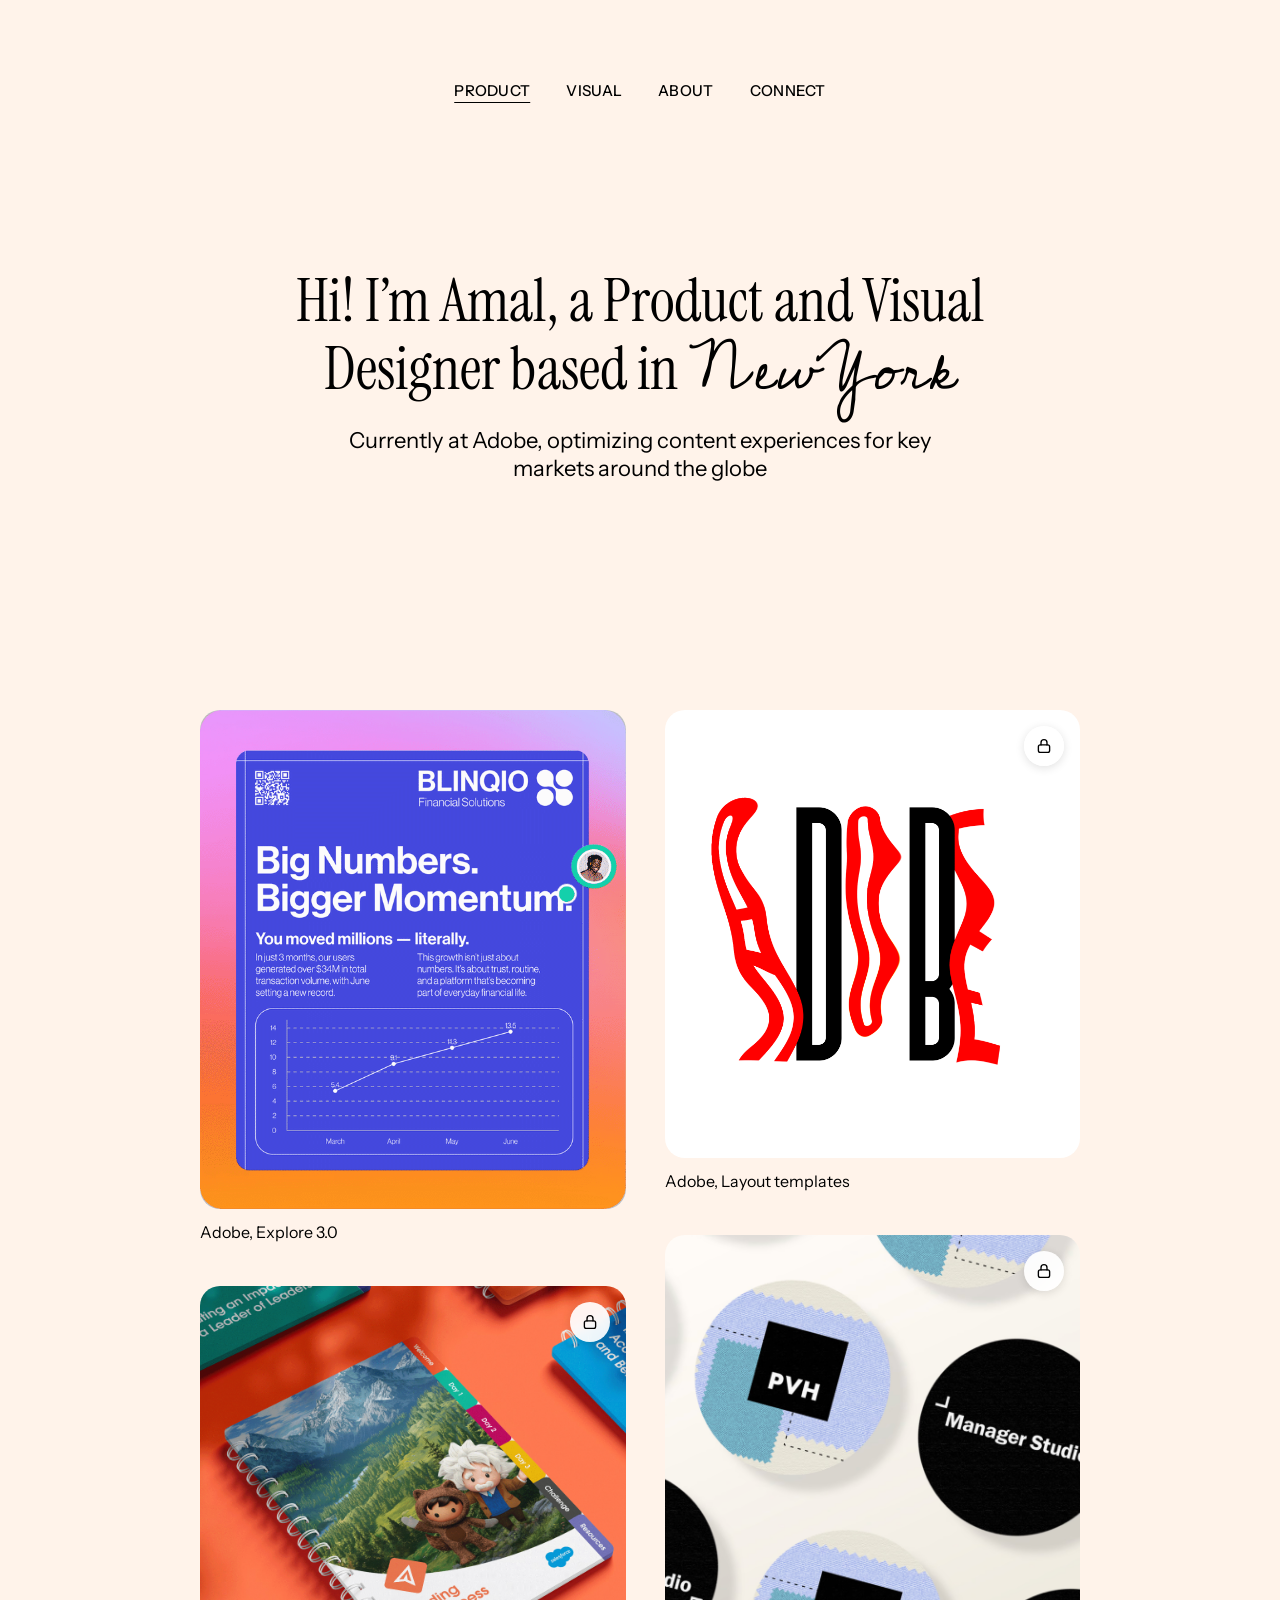
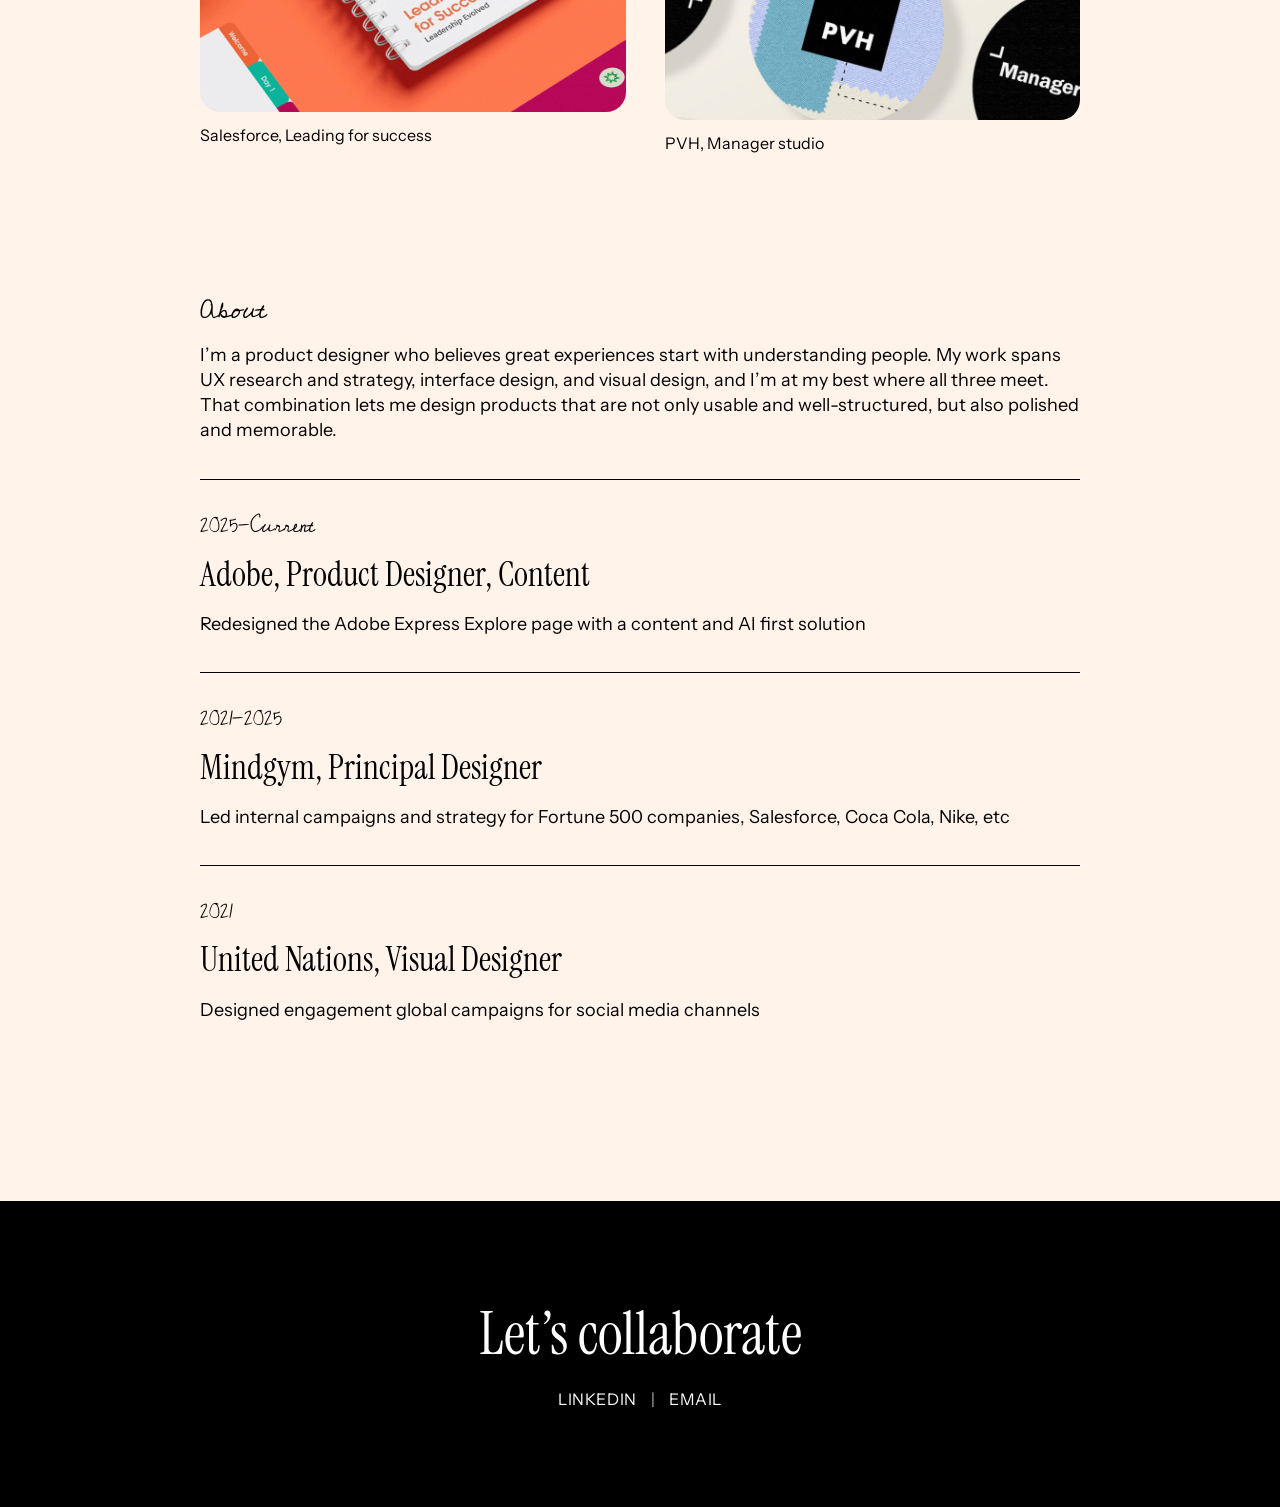
==== index.html @ 82c075d8 "Portfolio site Co-authored-by: Copilot App <223556219+Copilot@users.noreply.github.com>" ====
<!doctype html>
<html lang="en">
<head>
  <meta charset="utf-8">
  <meta name="viewport" content="width=device-width, initial-scale=1">
  <title>Amal Shaheedi — Product Designer</title>
  <meta name="description" content="Amal is a product designer based in NYC, currently at Adobe, optimizing content experiences for key markets around the globe.">
  <link rel="preconnect" href="https://fonts.googleapis.com">
  <link rel="preconnect" href="https://fonts.gstatic.com" crossorigin>
  <link href="https://fonts.googleapis.com/css2?family=Cedarville+Cursive&family=Instrument+Sans:wdth,wght@75..100,400..600&family=Instrument+Serif&display=swap" rel="stylesheet">
  <link rel="stylesheet" href="styles.css">
  <link rel="stylesheet" href="home.css?v=2">
</head>
<body class="home">
  <a class="skip" href="#work">Skip to content</a>

  <nav class="nav" aria-label="Primary">
    <ul>
      <li><a href="#top" data-section="top" class="is-active">Product</a></li>
      <li><a href="#experience" data-section="experience">Visual</a></li>
      <li><a href="#about" data-section="about">About</a></li>
      <li><a href="#contact" data-section="contact">Connect</a></li>
    </ul>
  </nav>

  <main class="page" id="top">

    <header class="hero">
      <h1 class="reveal-hero">Hi! I’m Amal, a Product and Visual Designer based in <span class="script">New York</span></h1>
      <p class="sub reveal-hero">Currently at Adobe, optimizing content experiences for key markets around the globe</p>
    </header>

    <section class="work" id="work" aria-label="Selected work">
      <div class="col col--left">
        <figure class="item" data-reveal>
          <a class="card card--express" href="explore.html" style="--ar:504/590" aria-label="Adobe, Explore 3.0">
            <img src="assets/express-prompt.gif" alt="Adobe Express prompt interface suggesting “A blue modern infographic” with suggested templates" width="640" height="749">
          </a>
          <figcaption>Adobe, Explore 3.0</figcaption>
        </figure>
        <figure class="item" data-reveal>
          <a data-locked class="card" href="#experience" style="--ar:1/1" aria-label="Salesforce, Leading for success">
            <img src="assets/card-adobe.png" alt="Spiral notebook with an illustration for Salesforce Trailhead" loading="lazy" width="1060" height="1028">
          </a>
          <figcaption>Salesforce, Leading for success</figcaption>
        </figure>
      </div>
      <div class="col col--right">
        <figure class="item" data-reveal>
          <a data-locked class="card card--adobe" href="#experience" style="--ar:492/530" aria-label="Adobe, Layout templates">
            <img src="assets/adobe-wordmark.gif" alt="Animated Adobe wordmark" width="1600" height="1200">
          </a>
          <figcaption>Adobe, Layout templates</figcaption>
        </figure>
        <figure class="item" data-reveal>
          <a data-locked class="card" href="#experience" style="--ar:505/590" aria-label="PVH, Manager studio">
            <img src="assets/card-brand.png" alt="PVH Manager Studio branded badges and stickers" loading="lazy" width="1094" height="1020">
          </a>
          <figcaption>PVH, Manager studio</figcaption>
        </figure>
      </div>
    </section>

    <section class="about" id="about" aria-labelledby="about-h">
      <div class="block" data-reveal>
        <h2 id="about-h" class="script">About</h2>
        <p class="body">I’m a product designer who believes great experiences start with understanding people. My work spans UX research and strategy, interface design, and visual design, and I’m at my best where all three meet. That combination lets me design products that are not only usable and well-structured, but also polished and memorable.</p>
      </div>

      <div id="experience" class="jobs">
        <article class="job" data-reveal>
          <p class="body date script">2025-Current</p>
          <h2>Adobe, Product Designer, Content</h2>
          <p class="body">Redesigned the Adobe Express Explore page with a content and AI first solution</p>
        </article>
        <article class="job" data-reveal>
          <p class="body date script">2021-2025</p>
          <h2>Mindgym, Principal Designer</h2>
          <p class="body">Led internal campaigns and strategy for Fortune 500 companies, Salesforce, Coca Cola, Nike, etc</p>
        </article>
        <article class="job" data-reveal>
          <p class="body date script">2021</p>
          <h2>United Nations, Visual Designer</h2>
          <p class="body">Designed engagement global campaigns for social media channels</p>
        </article>
      </div>
    </section>
  </main>

  <footer class="contact" id="contact">
    <h2 data-reveal>Let’s collaborate</h2>
    <p class="links"><a href="https://www.linkedin.com/" target="_blank" rel="noopener">LinkedIn</a> <span>|</span> <a href="mailto:amalshaheedi@gmail.com" data-copy>Email</a></p>
  </footer>

  <dialog class="pw" id="pw" aria-labelledby="pw-h">
    <form class="pw__box" method="dialog" novalidate>
      <span class="pw__icon" aria-hidden="true"><svg viewBox="0 0 24 24" width="22" height="22" fill="none" stroke="currentColor" stroke-width="1.8" stroke-linecap="round" stroke-linejoin="round"><rect x="4.5" y="10.5" width="15" height="10" rx="2.5"/><path d="M8 10.5V7.5a4 4 0 0 1 8 0v3"/></svg></span>
      <h2 id="pw-h">This case study is protected</h2>
      <p>Enter the password to view it.</p>
      <label class="pw__field"><span class="sr">Password</span><input id="pw-input" type="password" autocomplete="current-password" placeholder="Password" required></label>
      <p class="pw__err" id="pw-err" role="alert" hidden>That password isn’t right. Try again.</p>
      <div class="pw__actions">
        <button type="button" class="pw__btn pw__btn--ghost" value="cancel" id="pw-cancel">Cancel</button>
        <button type="submit" class="pw__btn" id="pw-submit">Unlock</button>
      </div>
    </form>
  </dialog>
  <script src="main.js?v=2"></script>
</body>
</html>
---- styles.css ----
:root {
  --bg: #f8f8f8;
  --ink: #000;
  --display: "Cossette Titre", "Arial Narrow", Impact, sans-serif;
  --text: "Google Sans Flex", "Google Sans", "Helvetica Neue", Arial, sans-serif;
  --u: min(0.069444vw, 1px);            /* 1 design pixel, capped at the 1440px artboard */
  --ease: cubic-bezier(.22, 1, .36, 1);
}

*, *::before, *::after { box-sizing: border-box; }
html { scroll-behavior: smooth; scroll-padding-top: 96px; }
body {
  margin: 0; background: var(--bg); color: var(--ink);
  font-family: var(--text); -webkit-font-smoothing: antialiased; overflow-x: hidden;
}
img { display: block; max-width: 100%; }
a { color: inherit; text-decoration: none; }
h1, h2, p { margin: 0; font-weight: 400; }

.skip { position: absolute; left: -999px; top: 8px; background: #000; color: #fff; padding: 8px 14px; border-radius: 99px; z-index: 100; }
.skip:focus { left: 8px; }

/* ---------- Nav ---------- */
.nav {
  position: fixed; top: 48px; left: 50%; transform: translateX(-50%); z-index: 50;
  padding: 3.7px; border-radius: 36px;
  background: rgba(248, 248, 248, .72);
  -webkit-backdrop-filter: blur(14px) saturate(1.4); backdrop-filter: blur(14px) saturate(1.4);
  box-shadow: 0 1px 0 rgba(0,0,0,.04), 0 8px 24px -12px rgba(0,0,0,.18);
  animation: drop .9s var(--ease) .1s both;
}
.nav ul { display: flex; list-style: none; margin: 0; padding: 0; }
.nav a {
  display: block; padding: 11px 15px; border-radius: 40px;
  font: 13.7px/1 var(--display); text-transform: uppercase; white-space: nowrap;
  border: .5px solid #000; margin-left: -.3px;
  transition: background .35s var(--ease), color .35s var(--ease), transform .35s var(--ease);
}
.nav a:hover { transform: translateY(-1px); }
.nav a.is-active { background: #000; color: #fff; }
.nav a:focus-visible, .pill:focus-visible, .card:focus-visible { outline: 2px solid #5b4bff; outline-offset: 3px; }

/* ---------- Page / hero ---------- */
.page { position: relative; }

.streaks {
  position: absolute; left: 50%; top: calc(530 * var(--u));
  width: calc(1844 * var(--u)); height: calc(1846 * var(--u)); transform: translateX(-50%);
  pointer-events: none; z-index: 0; mix-blend-mode: multiply;
}
.streaks img {
  width: 100%; height: 100%; object-fit: cover; will-change: transform; transform-origin: 50% 57%;
  animation: ring-in 1.6s var(--ease) .2s both, ring-spin 60s linear 1.8s infinite;
}
.fade {
  position: absolute; left: 0; right: 0; top: calc(1230 * var(--u)); height: calc(869 * var(--u)); z-index: 1; pointer-events: none;
  background: linear-gradient(180deg, rgba(255,255,255,0) 0%, rgba(255,255,255,.71) 16.4%, rgba(255,255,255,.92) 29.1%, var(--bg) 51.8%);
}

/* ---------- Aurora gradient ---------- */
.aurora {
  position: absolute; inset: 0 0 auto 0; height: max(100svh, 760px); overflow: hidden; z-index: 0; pointer-events: none;
  -webkit-mask-image: linear-gradient(180deg, #000 55%, transparent 100%); mask-image: linear-gradient(180deg, #000 55%, transparent 100%);
  animation: aurora-in 1.8s var(--ease) both;
}
.aurora i {
  position: absolute; width: 52vw; min-width: 420px; aspect-ratio: 1; border-radius: 50%;
  filter: blur(90px); opacity: .55; will-change: transform;
}
.aurora i:nth-child(1) { left: -8vw; top: -12vh; background: #ff9ecb; animation: blob-a 22s ease-in-out infinite alternate; }
.aurora i:nth-child(2) { right: -10vw; top: -16vh; background: #8f7bff; animation: blob-b 26s ease-in-out infinite alternate; }
.aurora i:nth-child(3) { left: 24vw; top: 14vh; background: #ffc27a; opacity: .5; animation: blob-c 30s ease-in-out infinite alternate; }
.aurora i:nth-child(4) { left: -14vw; top: 34vh; background: #7fd4ff; opacity: .4; animation: blob-b 28s ease-in-out infinite alternate-reverse; }
.aurora i:nth-child(5) { right: -6vw; top: 30vh; background: #ff7a8a; opacity: .35; animation: blob-a 24s ease-in-out infinite alternate-reverse; }
.aurora::after {
  content: ""; position: absolute; inset: 0; opacity: .18; mix-blend-mode: multiply;
  background-image: url("data:image/svg+xml;utf8,<svg xmlns='http://www.w3.org/2000/svg' width='160' height='160'><filter id='n'><feTurbulence type='fractalNoise' baseFrequency='.9' numOctaves='2' stitchTiles='stitch'/></filter><rect width='100%' height='100%' filter='url(%23n)'/></svg>");
}
@keyframes aurora-in { from { opacity: 0; } }
@keyframes blob-a { to { transform: translate3d(14vw, 10vh, 0) scale(1.18); } }
@keyframes blob-b { to { transform: translate3d(-12vw, 14vh, 0) scale(.9); } }
@keyframes blob-c { to { transform: translate3d(10vw, -8vh, 0) scale(1.25); } }
@media (prefers-reduced-motion: reduce) { .aurora i { animation: none; } }

.hero {
  position: relative; z-index: 2; text-align: center; margin: 0 auto;
  padding-top: calc(232 * var(--u)); width: min(887px, 100% - 40px); line-height: 1.13;
}
.hero { box-sizing: border-box; min-height: calc(100svh - 190px); padding-top: 90px; padding-bottom: 0; display: flex; flex-direction: column; justify-content: center; }
.hero h1 { font: clamp(36px, calc(76 * var(--u)), 76px)/1.13 var(--display); text-wrap: balance; }
.hero .sub { margin-top: clamp(14px, calc(25 * var(--u)), 25px); font: clamp(16px, calc(30 * var(--u)), 30px)/1.13 var(--text); text-wrap: balance; }

.reveal-hero { opacity: 0; transform: translateY(28px); filter: blur(6px); animation: rise 1.1s var(--ease) forwards; }
.hero h1 { animation-delay: .25s; }
.hero .sub { animation-delay: .45s; }

/* ---------- Work grid ---------- */
.work {
  position: relative; z-index: 2; width: min(880px, 100% - 40px); margin: 0 auto;
  display: grid; grid-template-columns: 600fr 585fr; gap: 0 24px;

}
.col { display: flex; flex-direction: column; gap: 24px; }
.col--right { padding-top: 0; }
.card {
  position: relative; display: block; aspect-ratio: var(--ar); overflow: hidden;
  border-radius: 28px; background: #fff; isolation: isolate;
  box-shadow: 0 1px 2px rgba(0,0,0,.04), 0 12px 32px -18px rgba(0,0,0,.25);
  transition: transform .7s var(--ease), box-shadow .7s var(--ease);
}
.card--express { border-radius: 24px; }

.card img { width: 100%; height: 100%; object-fit: cover; transition: transform 1.2s var(--ease); }
.card:hover { transform: translateY(-6px); box-shadow: 0 2px 4px rgba(0,0,0,.05), 0 28px 50px -22px rgba(0,0,0,.35); }
.card:hover img { transform: scale(1.035); }

/* ---------- About ---------- */
.about {
  position: relative; z-index: 2; width: min(1176px, 100% - 40px); margin: calc(138 * var(--u)) auto 0;
  display: flex; flex-direction: column; gap: calc(80 * var(--u)); line-height: 1.15; max-width: 880px;
}
.about h2, .job h2 { font: clamp(28px, calc(44 * var(--u)), 44px)/1.15 var(--display); }
.body { font: clamp(16px, calc(20 * var(--u)), 20px)/1.55 var(--text); }
.block, .job { display: flex; flex-direction: column; gap: clamp(10px, calc(20 * var(--u)), 20px); }
.jobs { display: flex; flex-direction: column; gap: calc(80 * var(--u)); }
.job { position: relative; }
.job::before {
  content: ""; position: absolute; left: 0; top: calc(-50 * var(--u)); height: 1px; width: 100%;
  background: rgba(0,0,0,.14); transform: scaleX(0); transform-origin: left; transition: transform 1.4s var(--ease) .1s;
}
.job.is-visible::before { transform: scaleX(1); }
.date { opacity: .7; }

/* ---------- Contact ---------- */
.contact {
  position: relative; z-index: 2; background: #000; color: #fff; text-align: center;
  margin-top: calc(380 * var(--u)); padding: calc(90 * var(--u)) 20px calc(260 * var(--u));
  display: flex; flex-direction: column; align-items: center; gap: clamp(16px, calc(25 * var(--u)), 25px);
}
.contact h2 { font: clamp(32px, calc(56 * var(--u)), 56px)/1.15 var(--display); }
.pill {
  position: relative; display: inline-flex; padding: 11px 15px; border-radius: 26px;
  font: clamp(14px, calc(20.96 * var(--u)), 20.96px)/normal var(--display); text-transform: uppercase;
  border: .66px solid currentColor; overflow: hidden; cursor: pointer;
  transition: background .4s var(--ease), color .4s var(--ease), transform .4s var(--ease);
}
.pill--light:hover { background: #fff; color: #000; transform: translateY(-2px); }
.pill__toast {
  position: absolute; inset: 0; display: grid; place-items: center; background: #fff; color: #000;
  transform: translateY(100%); transition: transform .4s var(--ease);
}
.pill.is-copied .pill__toast { transform: none; }

/* ---------- Scroll reveal ---------- */
[data-reveal] { opacity: 0; transform: translateY(40px) scale(.985); transition: opacity 1s var(--ease), transform 1s var(--ease); transition-delay: var(--d, 0s); }
[data-reveal].is-visible { opacity: 1; transform: none; }
.card[data-reveal].is-visible:hover { transform: translateY(-6px); }

/* ---------- Keyframes ---------- */
@keyframes rise { to { opacity: 1; transform: none; filter: blur(0); } }
@keyframes drop { from { opacity: 0; transform: translate(-50%, -20px); } }
@keyframes ring-in { from { opacity: 0; scale: .86; } }
@keyframes ring-spin { to { rotate: 360deg; } }

/* ---------- Responsive ---------- */
@media (max-width: 760px) {
  :root { --u: 0.16vw; }
  .nav a { padding: 9px 11px; font-size: 11px; }
  .hero { padding-top: 90px; }
  .streaks { top: 300px; width: 260vw; height: 260vw; }
  .fade { top: 520px; height: 900px; }
  .work { grid-template-columns: 1fr; padding-left: 0; margin-top: 0; gap: 20px; }
  .col { gap: 20px; }
  .card, .card--express, .card--adobe { border-radius: 24px; }
  .about { margin-top: 90px; gap: 56px; }
  .jobs { gap: 56px; }
  .job::before { top: -28px; }
  .contact { margin-top: 120px; padding: 56px 20px 160px; }
}

@media (prefers-reduced-motion: reduce) {
  html { scroll-behavior: auto; }
  *, *::before, *::after { animation: none !important; transition-duration: .01s !important; }
  .reveal-hero, [data-reveal] { opacity: 1; transform: none; filter: none; }
}
---- home.css ----
/* Home page theme: cream canvas, Instrument Serif / Instrument Sans, Cedarville Cursive accents */
.home { --bg: #fff3ea; --sans: "Instrument Sans", "Helvetica Neue", Arial, sans-serif; --serif: "Instrument Serif", Georgia, serif; --script: "Cedarville Cursive", cursive; background: var(--bg); }
.home .script { font-family: var(--script); }

/* Nav */
.home .nav { top: 68px; background: transparent; box-shadow: none; -webkit-backdrop-filter: none; backdrop-filter: none; padding: 6px 8px; transition: background .5s var(--ease), box-shadow .5s var(--ease), backdrop-filter .5s; }
.home .nav.is-scrolled { background: rgba(255,243,234,.78); -webkit-backdrop-filter: blur(14px) saturate(1.3); backdrop-filter: blur(14px) saturate(1.3); box-shadow: 0 10px 30px -16px rgba(0,0,0,.3); }
.home .nav ul { gap: 4px; }
.home .nav a { border: 0; margin: 0; padding: 9px 16px; color: #000; font: 500 15px/1 var(--sans); letter-spacing: .02em; position: relative; }
.home .nav a::after { content: ""; position: absolute; left: 16px; right: 16px; bottom: 4px; height: 1.5px; background: currentColor; transform: scaleX(0); transform-origin: left; transition: transform .45s var(--ease); }
.home .nav a:hover::after, .home .nav a.is-active::after { transform: scaleX(1); }
.home .nav a.is-active { background: transparent; color: #000; }

/* Hero */
.home .hero { width: min(880px, 100% - 40px); text-align: center; color: #000; padding-top: 100px; padding-bottom: 60px; min-height: calc(100svh - 190px); justify-content: center; align-items: center; }
.home .hero h1 { font: 400 clamp(36px, 5.2vw, 60px)/1.13 var(--serif); text-wrap: balance; }
.home .hero h1 .script { font-family: var(--script); word-spacing: -.55em; }
.home .hero .sub { margin-top: 22px; max-width: 640px; font: 400 clamp(18px, 1.9vw, 22px)/1.25 var(--sans); text-wrap: pretty; }

/* Cards + captions */
.home .work { gap: 0 clamp(16px, 3vw, 44px); align-items: start; }
.home .col { gap: 44px; }
.home .item { margin: 0; display: flex; flex-direction: column; gap: 14px; }
.home .item figcaption { font: 400 16px/1.2 var(--sans); }
.home .card { border-radius: 20px; box-shadow: none; }
.home .card--express { border-radius: 20px; }
.home .col--right { padding-top: 0; }

/* About / jobs */
.home .about { color: #000; max-width: 880px; margin-top: calc(160 * var(--u)); gap: 72px; }
.home .about h2.script { font: 400 clamp(22px, 2.2vw, 26px)/1.13 var(--script); }
.home .job h2 { font: 400 clamp(26px, 2.8vw, 34px)/1.13 var(--serif); }
.home .body { font: 400 clamp(16px, 1.5vw, 18px)/1.4 var(--sans); }
.home .date { font: 400 clamp(18px, 1.7vw, 20px)/1.13 var(--script); opacity: 1; }
.home .job::before { background: #000; opacity: 1; top: -36px; }

/* Contact */
.home .contact { background: #000; margin-top: calc(200 * var(--u)); padding: 100px 20px; }
.home .contact h2 { font: 400 clamp(40px, 5vw, 60px)/1.13 var(--serif); }
.home .links { margin-top: 0; font: 400 16px/1 var(--sans); text-transform: uppercase; letter-spacing: .04em; }
.home .links a { position: relative; padding: 4px 2px; }
.home .links a::after { content: ""; position: absolute; left: 0; right: 0; bottom: 0; height: 1px; background: currentColor; transform: scaleX(0); transform-origin: left; transition: transform .4s var(--ease); }
.home .links a:hover::after { transform: scaleX(1); }
.home .links span { margin: 0 8px; opacity: .7; }

@media (max-width: 760px) {
  .home .nav a { font-size: 12px; padding: 8px 10px; }
  .home .nav a::after { left: 10px; right: 10px; }
  .home .col { gap: 28px; }
  .home .work { gap: 28px; }
}
.home .card--adobe { background: #fff; }
.home .card--adobe img { object-fit: contain; }

/* password-protected case studies */
.card[data-locked]::after {
  content: ""; position: absolute; top: 16px; right: 16px; z-index: 2; width: 40px; height: 40px; border-radius: 50%;
  background: rgba(255,255,255,.92) url("data:image/svg+xml,%3Csvg xmlns='http://www.w3.org/2000/svg' viewBox='0 0 24 24' fill='none' stroke='%23000' stroke-width='1.8' stroke-linecap='round' stroke-linejoin='round'%3E%3Crect x='4.5' y='10.5' width='15' height='10' rx='2.5'/%3E%3Cpath d='M8 10.5V7.5a4 4 0 0 1 8 0v3'/%3E%3C/svg%3E") center / 18px no-repeat;
  box-shadow: 0 2px 10px rgba(0,0,0,.12); backdrop-filter: blur(6px);
}
.is-unlocked .card[data-locked]::after { display: none; }
.sr { position: absolute; width: 1px; height: 1px; overflow: hidden; clip: rect(0 0 0 0); white-space: nowrap; }
.pw { border: 0; padding: 0; border-radius: 24px; width: min(420px, calc(100vw - 32px)); background: #fff; color: var(--ink); box-shadow: 0 30px 80px -20px rgba(0,0,0,.35); }
.pw::backdrop { background: rgba(0,0,0,.35); backdrop-filter: blur(4px); }
.pw[open] { animation: pw-in .35s var(--ease); }
@keyframes pw-in { from { opacity: 0; transform: translateY(12px) scale(.98); } }
.pw__box { display: flex; flex-direction: column; padding: 32px; font-family: var(--text); }
.pw__icon { display: grid; place-items: center; width: 44px; height: 44px; border-radius: 50%; background: #f1f1f1; margin-bottom: 20px; }
.pw h2 { margin: 0; font-size: 22px; font-weight: 600; line-height: 1.25; }
.pw p { margin: 8px 0 0; font-size: 16px; line-height: 1.5; color: #555; }
.pw__field { margin-top: 20px; }
.pw input { width: 100%; height: 48px; padding: 0 16px; border: 1px solid #d6d6d6; border-radius: 12px; font: inherit; font-size: 16px; background: #fff; }
.pw input:focus { outline: 2px solid #5b4bff; outline-offset: 1px; border-color: transparent; }
.pw.is-error input { border-color: #d7373f; animation: pw-shake .35s; }
@keyframes pw-shake { 25% { transform: translateX(-6px); } 75% { transform: translateX(6px); } }
.pw .pw__err { color: #d7373f; font-size: 14px; margin-top: 8px; }
.pw__actions { display: flex; justify-content: flex-end; gap: 10px; margin-top: 24px; }
.pw__btn { height: 44px; padding: 0 22px; border-radius: 999px; border: 0; background: #000; color: #fff; font: inherit; font-size: 15px; font-weight: 500; cursor: pointer; }
.pw__btn--ghost { background: #f1f1f1; color: #000; }
.pw__btn:focus-visible { outline: 2px solid #5b4bff; outline-offset: 2px; }
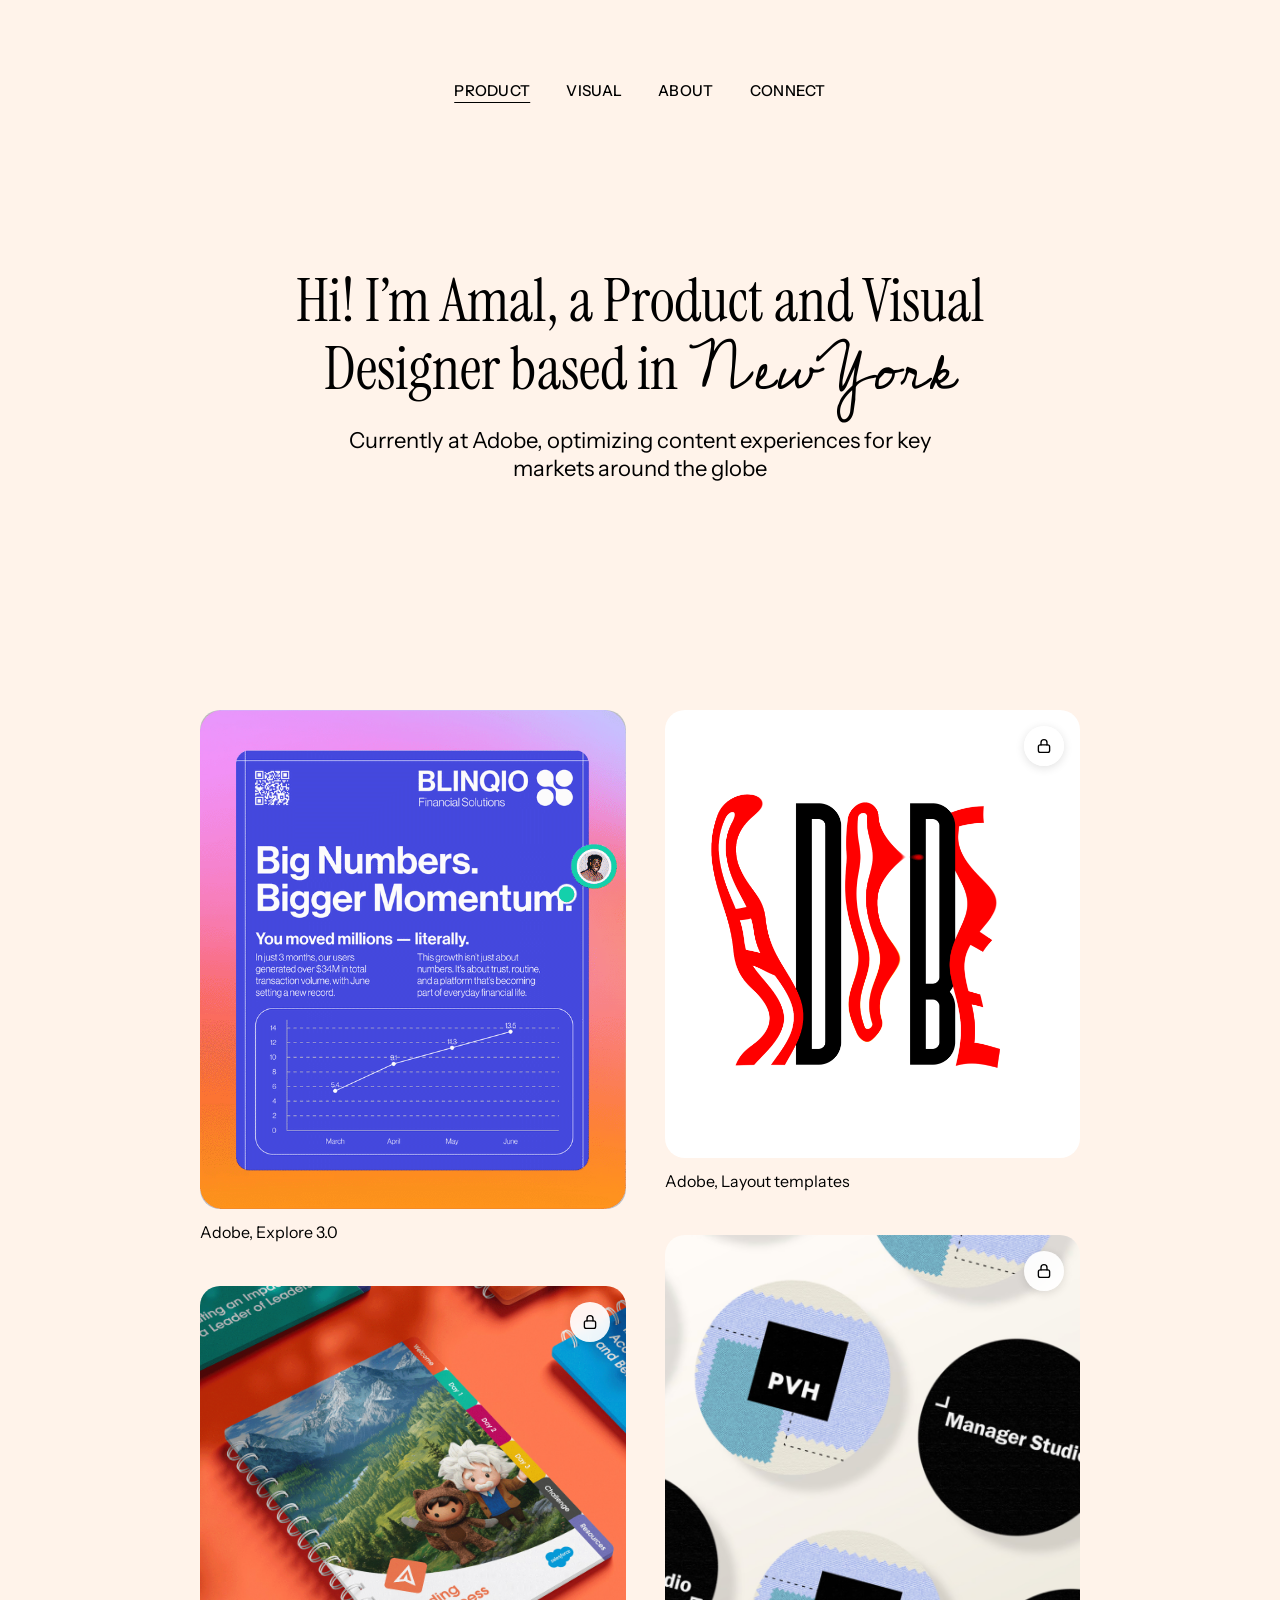
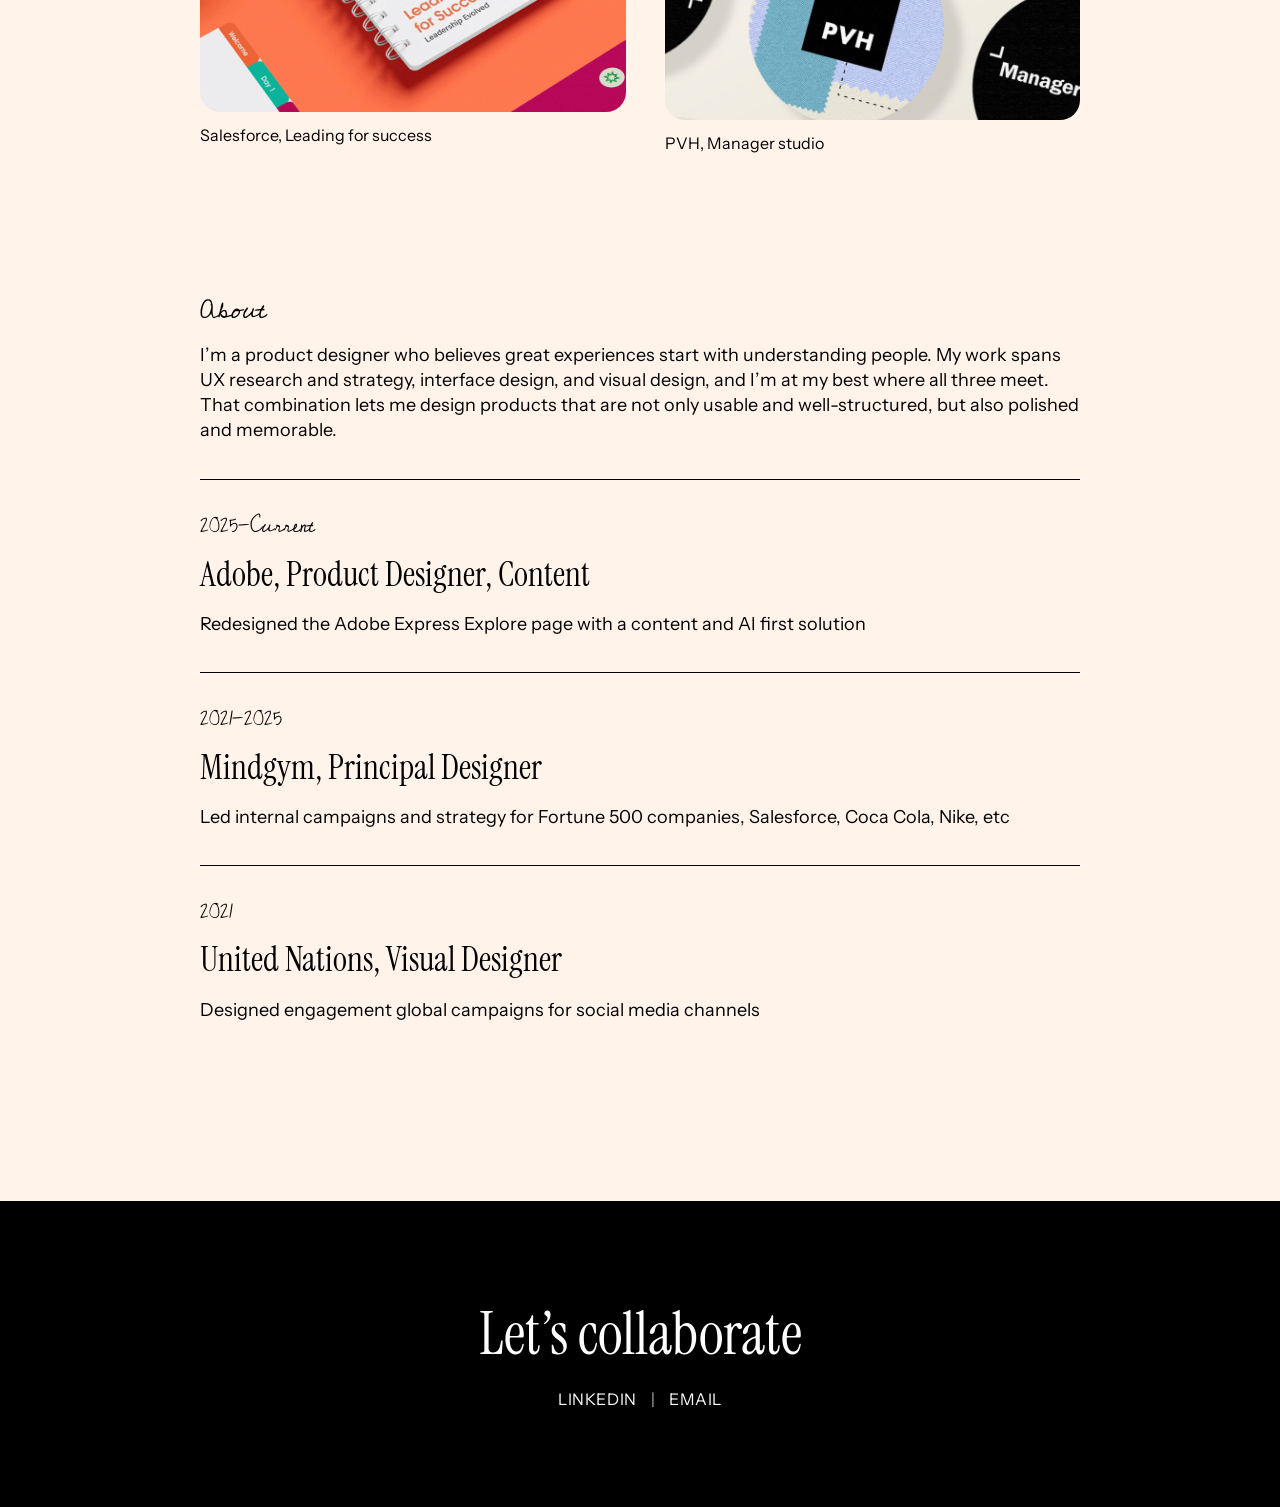
==== commit b4c1ec79: "Add Salesforce, Smart Layouts and PVH case studies Co-authored-by: Copilot App <223556219+Copilot@us" ====
--- a/index.html
+++ b/index.html
@@ -39,7 +39,7 @@
           <figcaption>Adobe, Explore 3.0</figcaption>
         </figure>
         <figure class="item" data-reveal>
-          <a data-locked class="card" href="#experience" style="--ar:1/1" aria-label="Salesforce, Leading for success">
+          <a data-locked class="card" href="salesforce.html" style="--ar:1/1" aria-label="Salesforce, Leading for success">
             <img src="assets/card-adobe.png" alt="Spiral notebook with an illustration for Salesforce Trailhead" loading="lazy" width="1060" height="1028">
           </a>
           <figcaption>Salesforce, Leading for success</figcaption>
@@ -47,13 +47,13 @@
       </div>
       <div class="col col--right">
         <figure class="item" data-reveal>
-          <a data-locked class="card card--adobe" href="#experience" style="--ar:492/530" aria-label="Adobe, Layout templates">
+          <a data-locked class="card card--adobe" href="smart-layouts.html" style="--ar:492/530" aria-label="Adobe, Layout templates">
             <img src="assets/adobe-wordmark.gif" alt="Animated Adobe wordmark" width="1600" height="1200">
           </a>
           <figcaption>Adobe, Layout templates</figcaption>
         </figure>
         <figure class="item" data-reveal>
-          <a data-locked class="card" href="#experience" style="--ar:505/590" aria-label="PVH, Manager studio">
+          <a data-locked class="card" href="pvh.html" style="--ar:505/590" aria-label="PVH, Manager studio">
             <img src="assets/card-brand.png" alt="PVH Manager Studio branded badges and stickers" loading="lazy" width="1094" height="1020">
           </a>
           <figcaption>PVH, Manager studio</figcaption>
@@ -105,6 +105,6 @@
       </div>
     </form>
   </dialog>
-  <script src="main.js?v=2"></script>
+  <script src="main.js?v=3"></script>
 </body>
 </html>
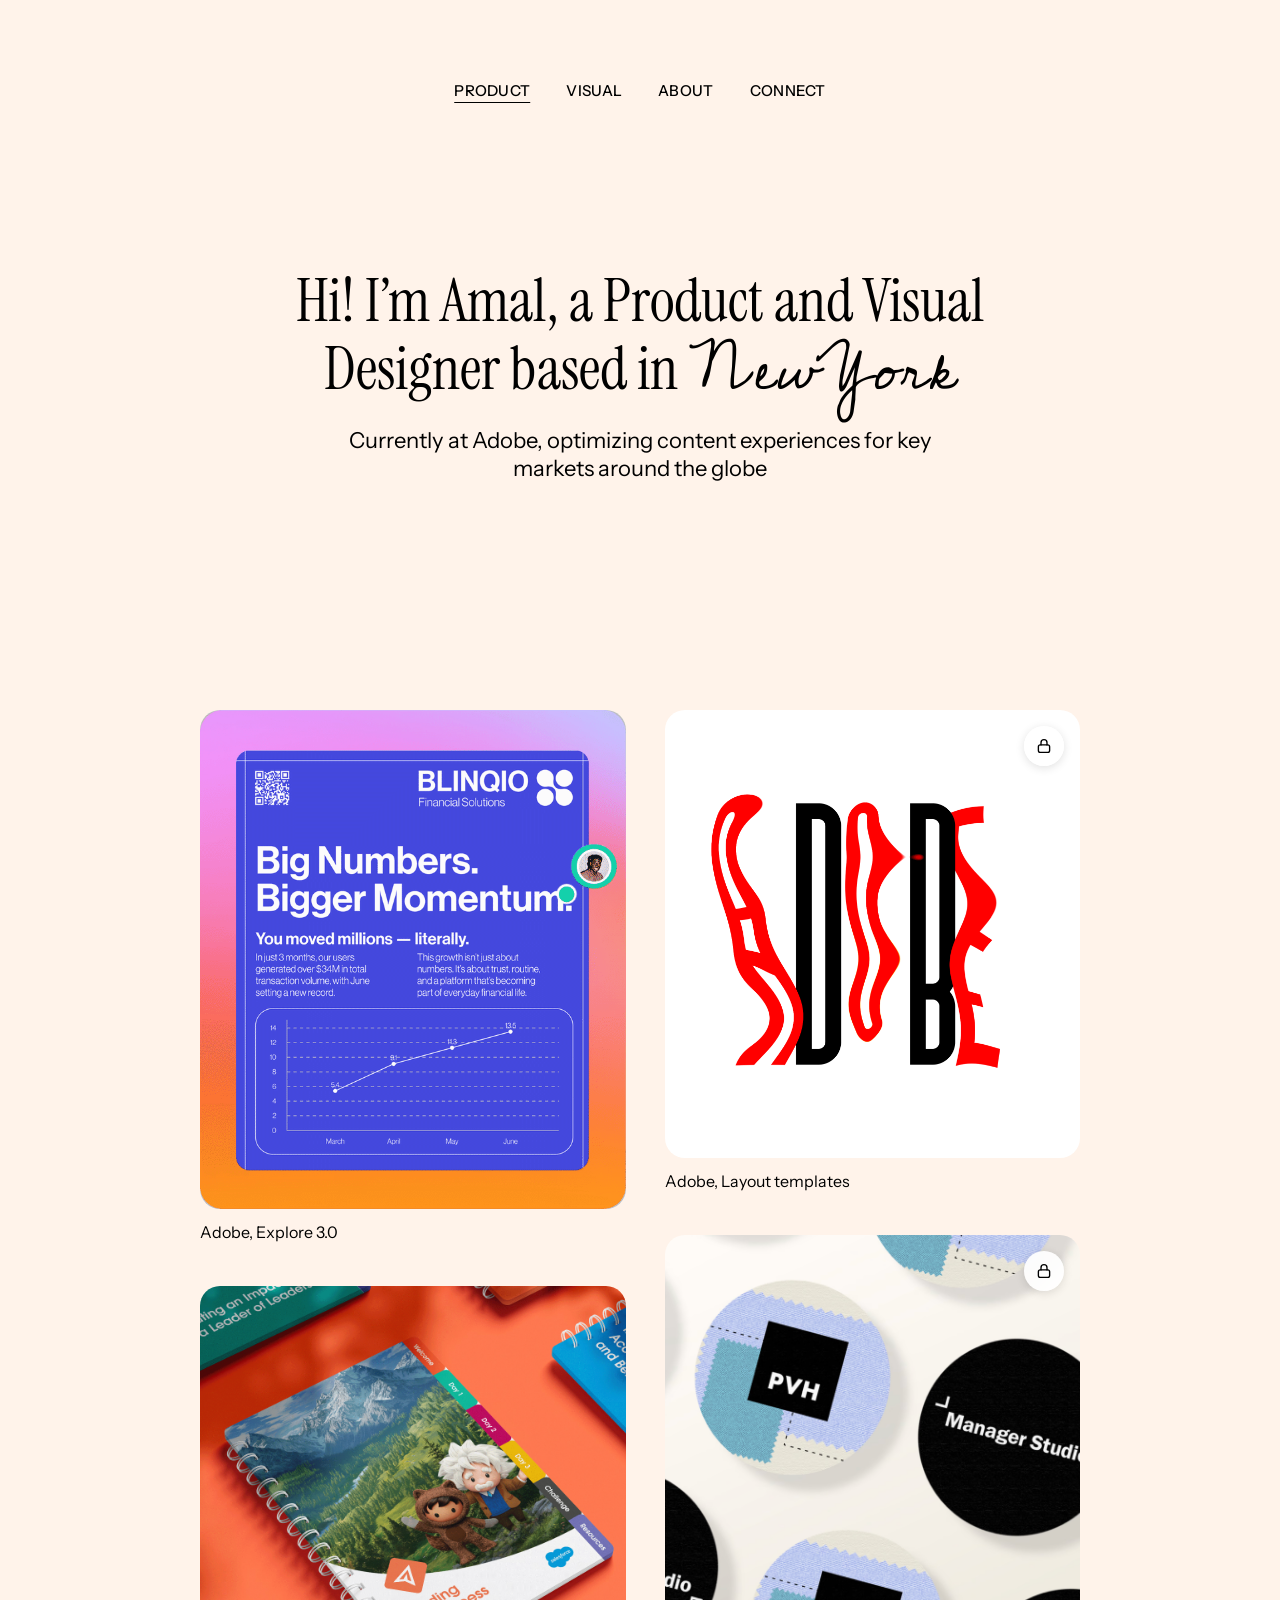
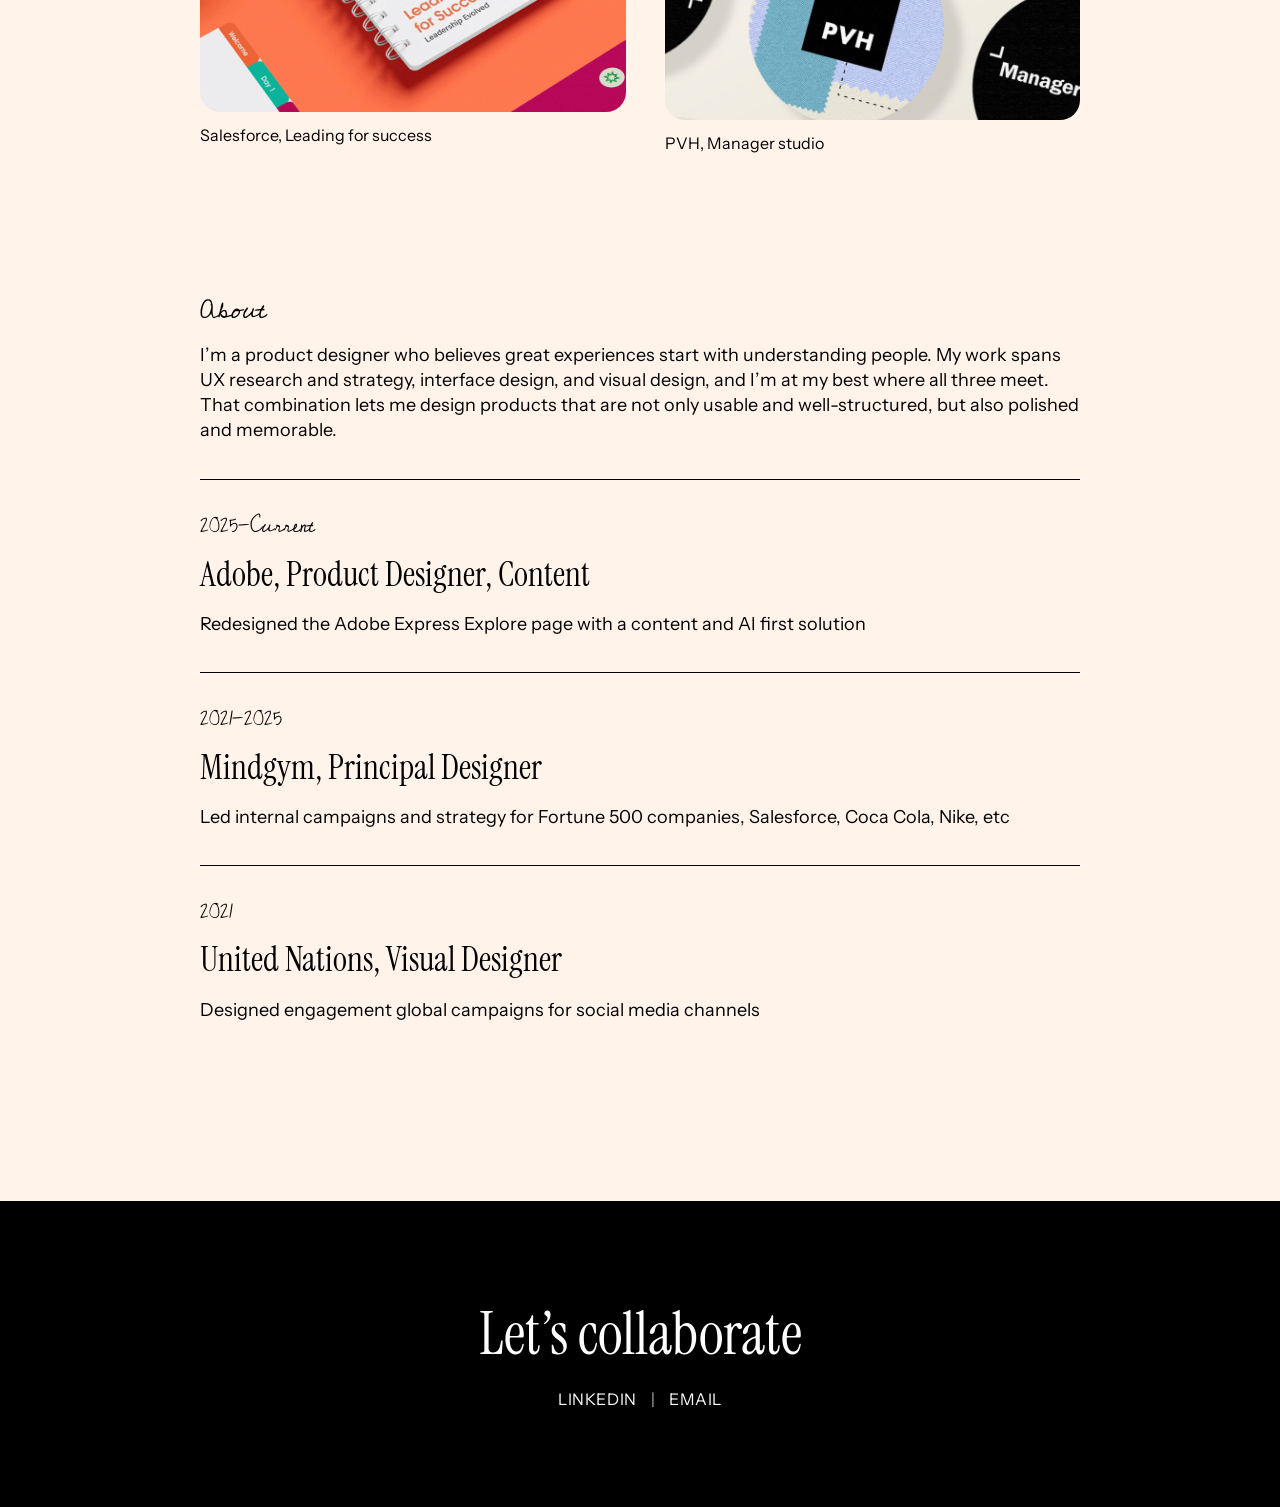
==== commit bd698942: "Refine Salesforce study, unlock it, update footers Co-authored-by: Copilot App <223556219+Copilot@us" ====
--- a/index.html
+++ b/index.html
@@ -39,7 +39,7 @@
           <figcaption>Adobe, Explore 3.0</figcaption>
         </figure>
         <figure class="item" data-reveal>
-          <a data-locked class="card" href="salesforce.html" style="--ar:1/1" aria-label="Salesforce, Leading for success">
+          <a class="card" href="salesforce.html" style="--ar:1/1" aria-label="Salesforce, Leading for success">
             <img src="assets/card-adobe.png" alt="Spiral notebook with an illustration for Salesforce Trailhead" loading="lazy" width="1060" height="1028">
           </a>
           <figcaption>Salesforce, Leading for success</figcaption>
@@ -89,7 +89,7 @@
 
   <footer class="contact" id="contact">
     <h2 data-reveal>Let’s collaborate</h2>
-    <p class="links"><a href="https://www.linkedin.com/" target="_blank" rel="noopener">LinkedIn</a> <span>|</span> <a href="mailto:amalshaheedi@gmail.com" data-copy>Email</a></p>
+    <p class="links"><a href="https://www.linkedin.com/in/amalshaheedi" target="_blank" rel="noopener">LinkedIn</a> <span>|</span> <a href="mailto:amalshaheedi@gmail.com" data-copy>Email</a></p>
   </footer>
 
   <dialog class="pw" id="pw" aria-labelledby="pw-h">
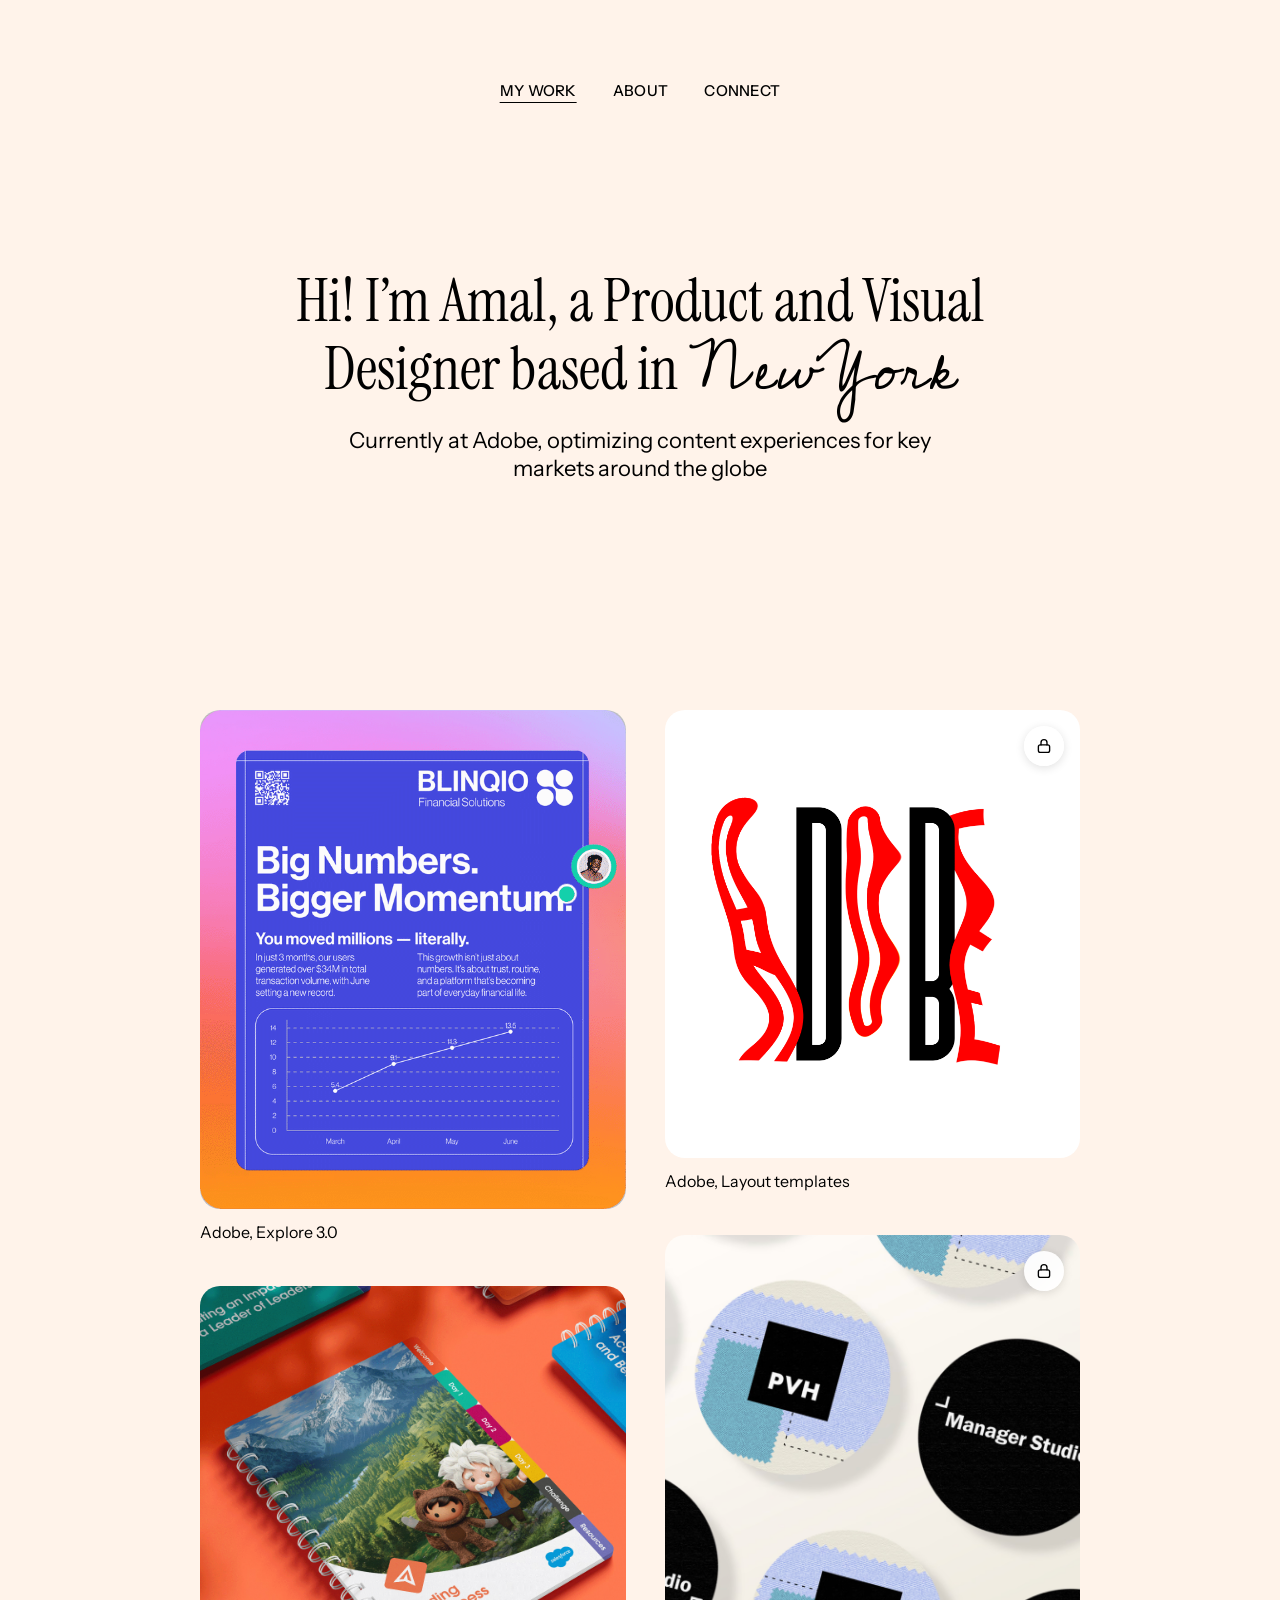
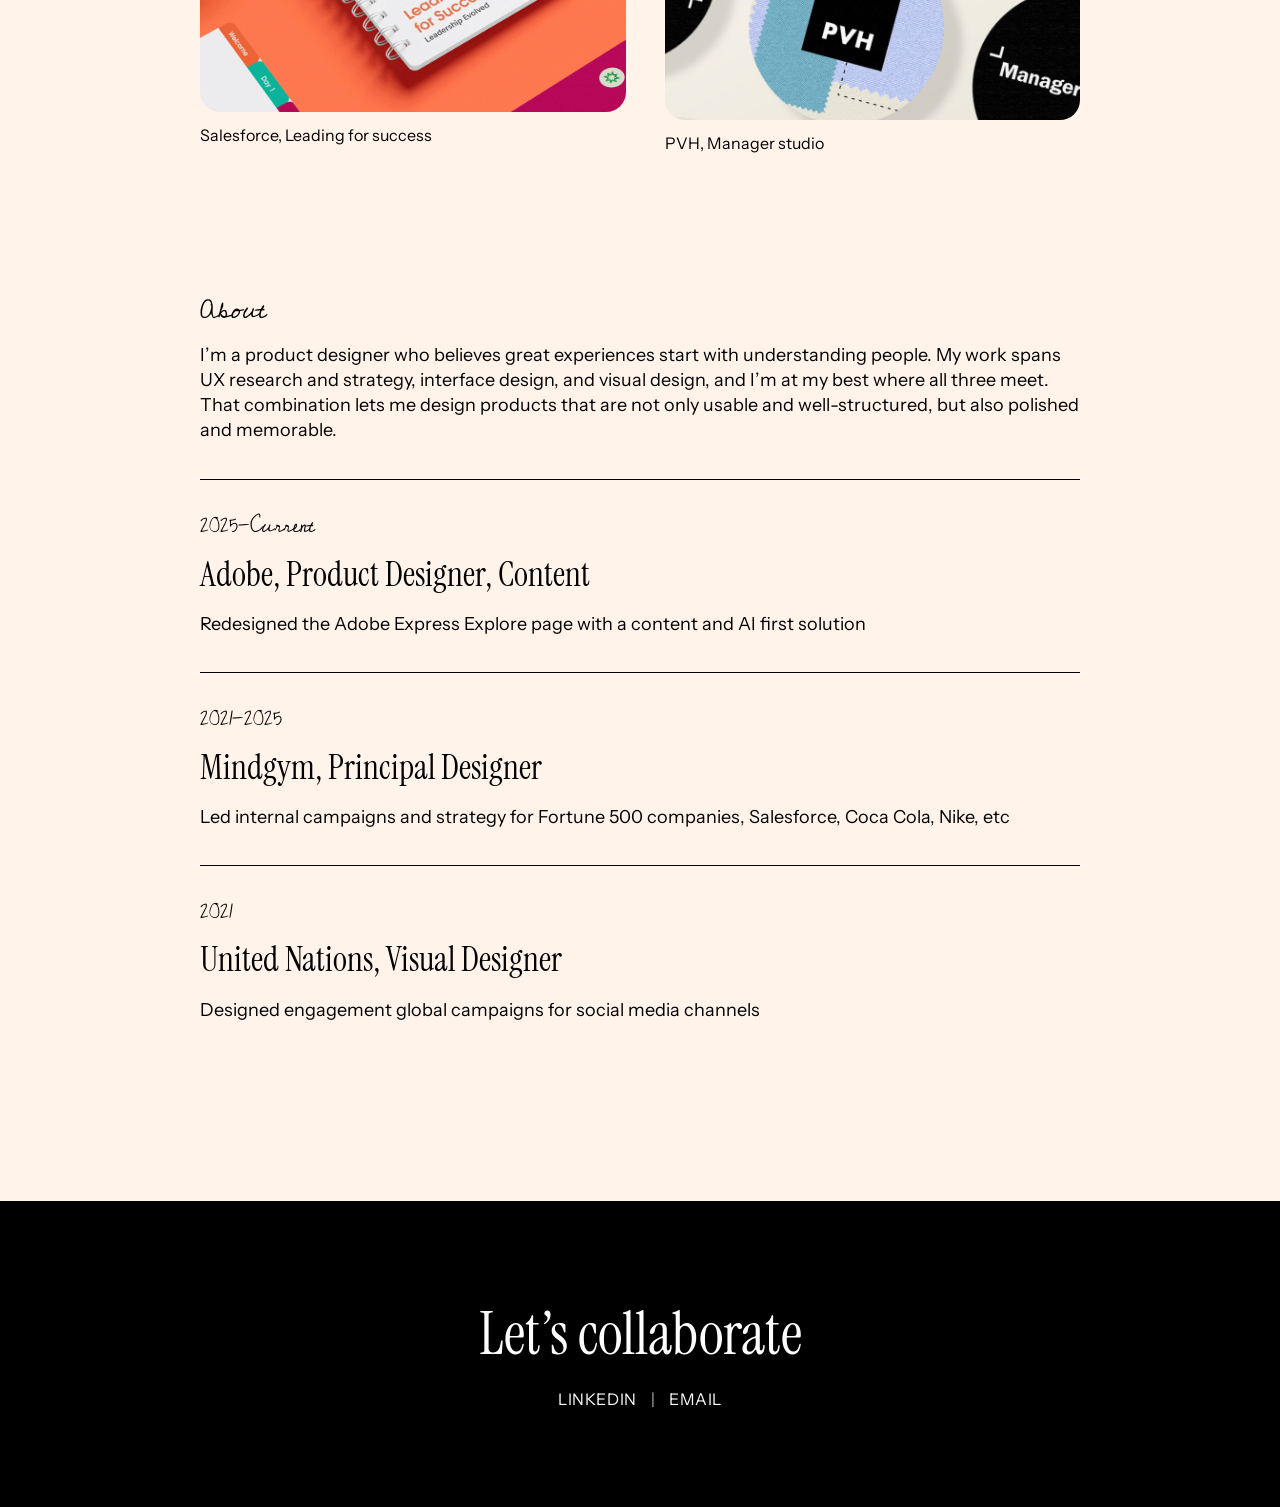
==== commit 8cf059f4: "Simplify home nav to My work, About, Connect Co-authored-by: Copilot App <223556219+Copilot@users.no" ====
--- a/index.html
+++ b/index.html
@@ -16,8 +16,7 @@
 
   <nav class="nav" aria-label="Primary">
     <ul>
-      <li><a href="#top" data-section="top" class="is-active">Product</a></li>
-      <li><a href="#experience" data-section="experience">Visual</a></li>
+      <li><a href="#work" data-section="work" class="is-active">My work</a></li>
       <li><a href="#about" data-section="about">About</a></li>
       <li><a href="#contact" data-section="contact">Connect</a></li>
     </ul>
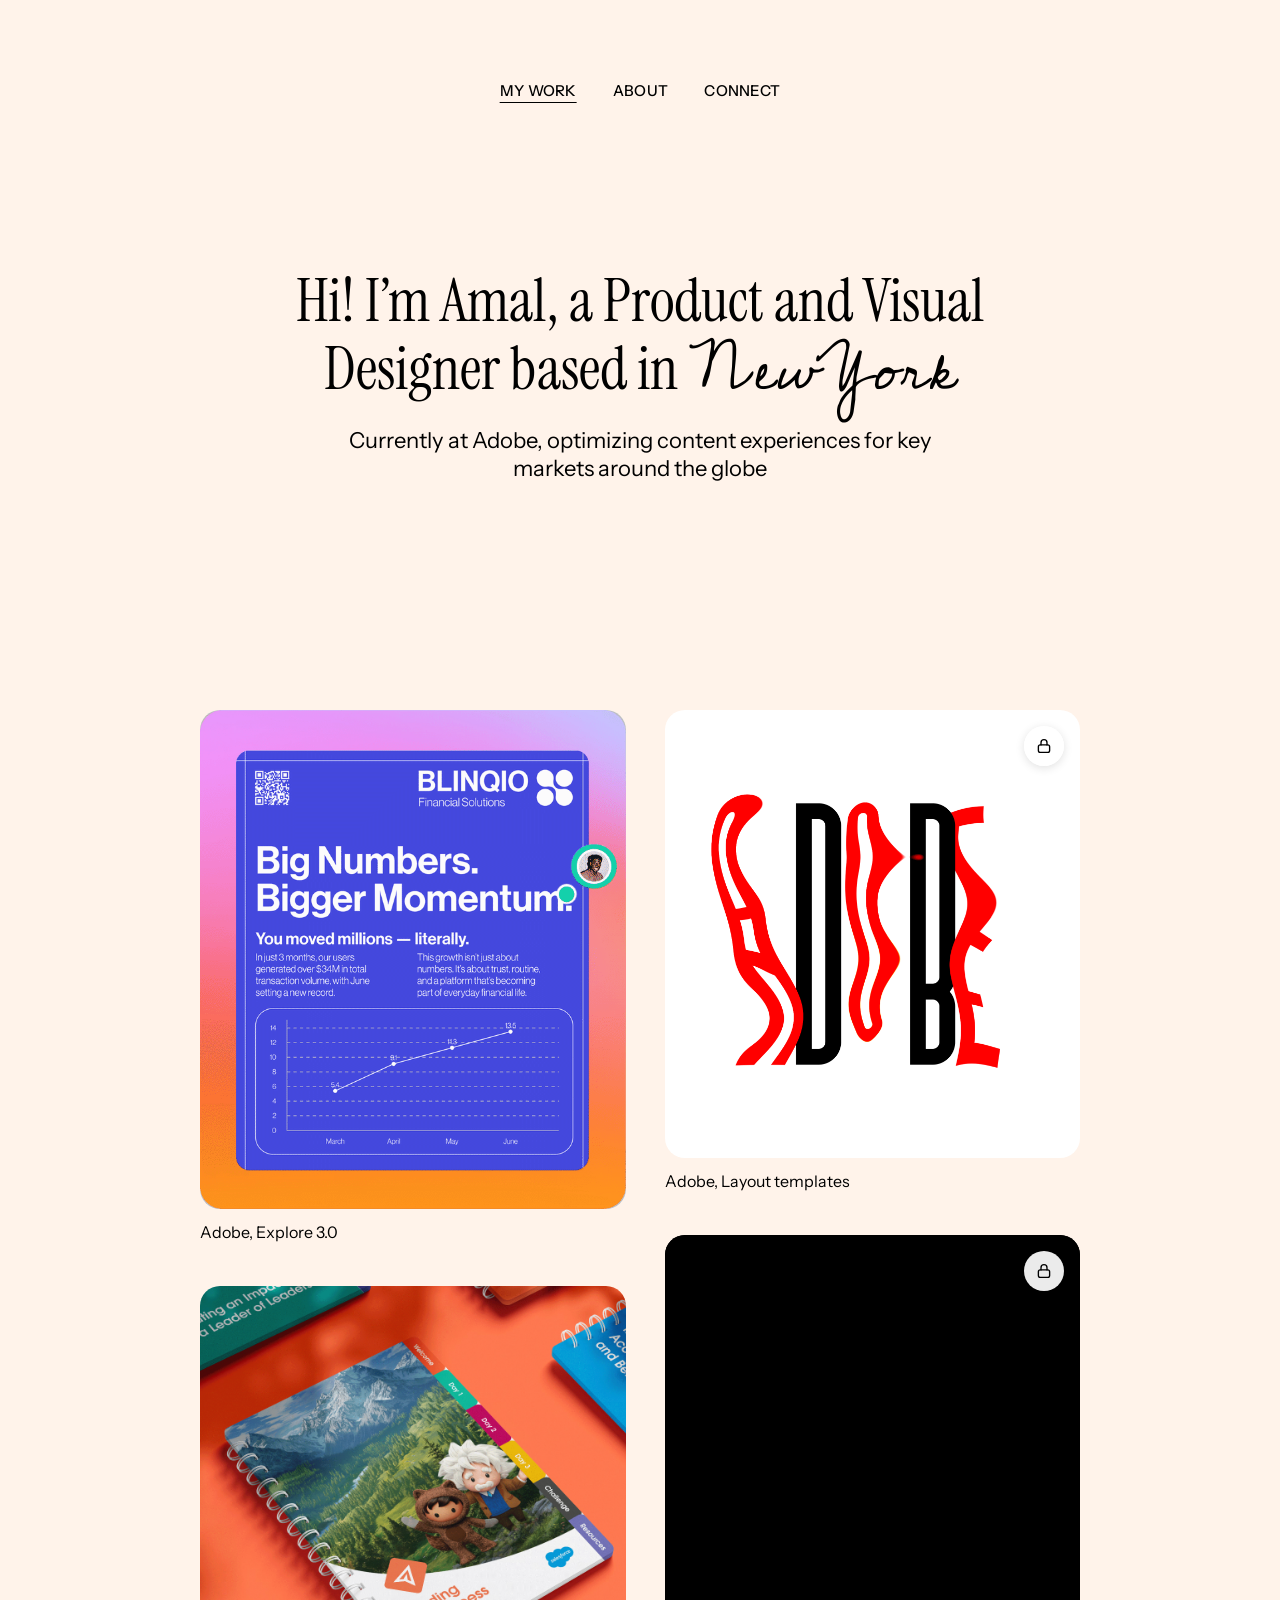
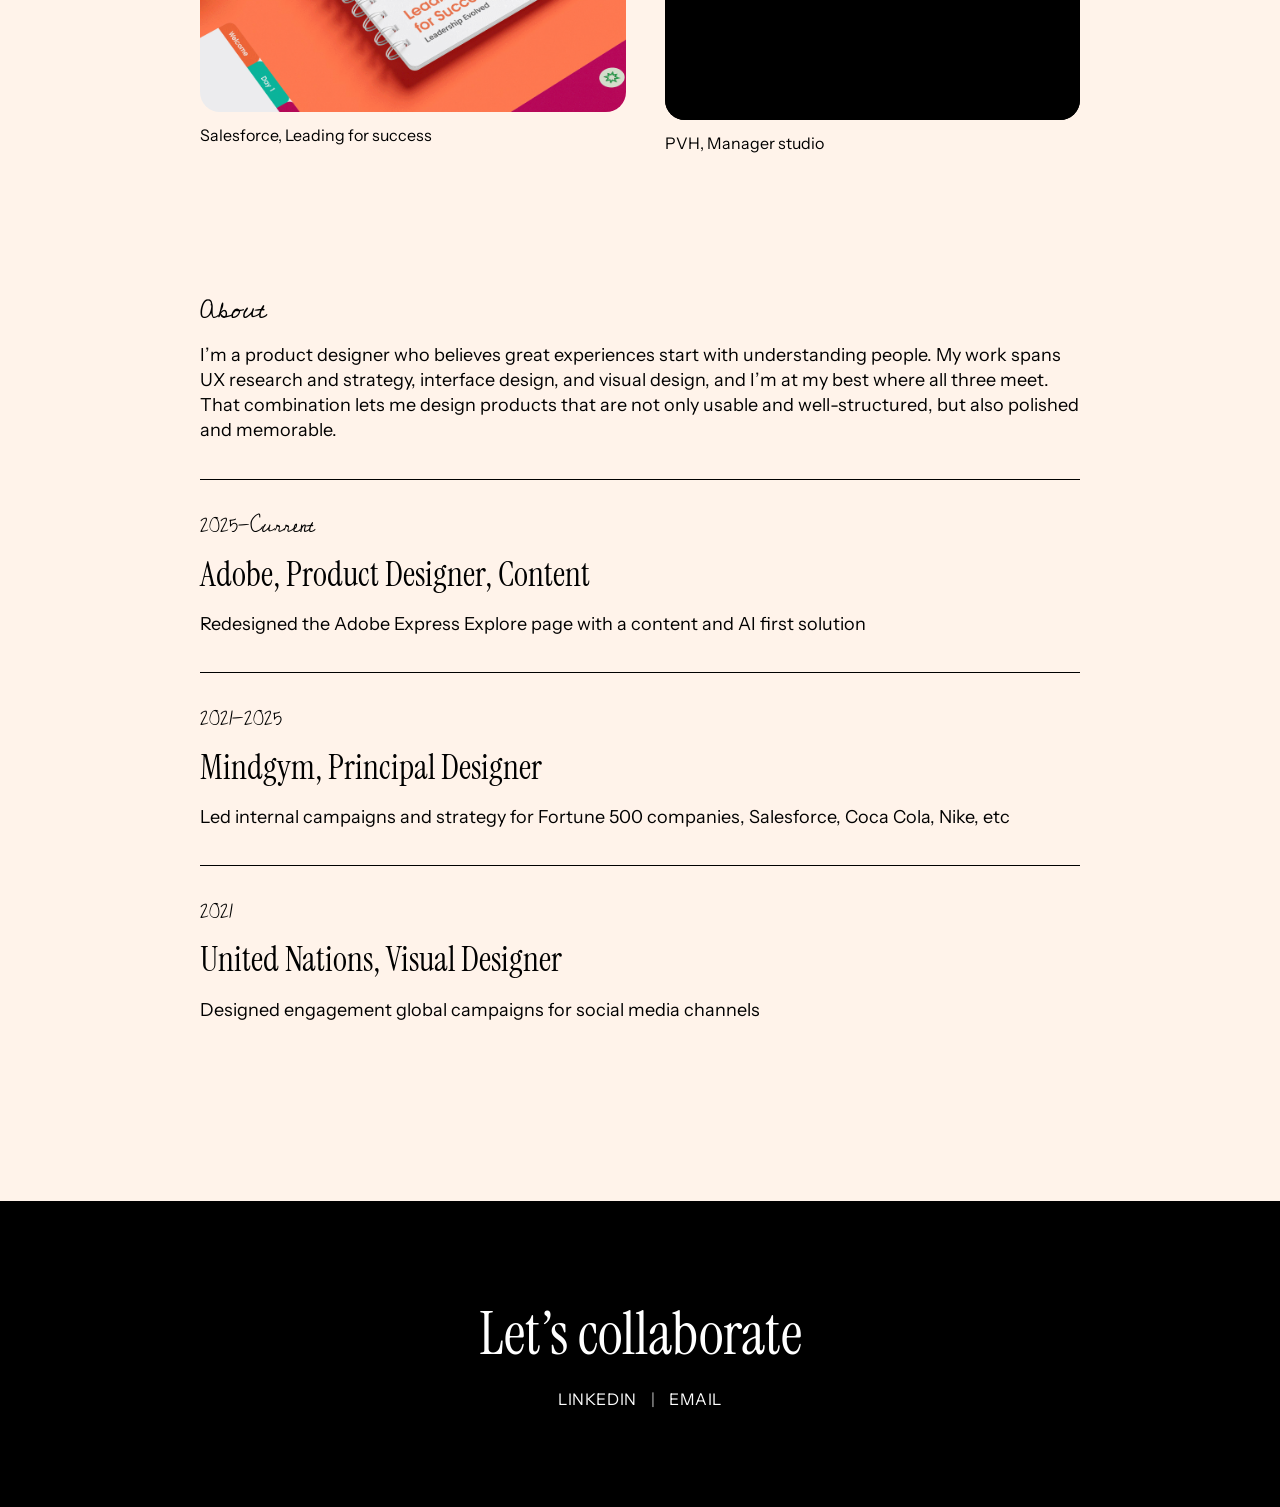
==== commit 9a400623: "PVH overview, bare problem statement, and animated home card Co-authored-by: Copilot App <223556219+" ====
--- a/index.html
+++ b/index.html
@@ -8,7 +8,7 @@
   <link rel="preconnect" href="https://fonts.googleapis.com">
   <link rel="preconnect" href="https://fonts.gstatic.com" crossorigin>
   <link href="https://fonts.googleapis.com/css2?family=Cedarville+Cursive&family=Instrument+Sans:wdth,wght@75..100,400..600&family=Instrument+Serif&display=swap" rel="stylesheet">
-  <link rel="stylesheet" href="styles.css">
+  <link rel="stylesheet" href="styles.css?v=3">
   <link rel="stylesheet" href="home.css?v=2">
 </head>
 <body class="home">
@@ -52,8 +52,8 @@
           <figcaption>Adobe, Layout templates</figcaption>
         </figure>
         <figure class="item" data-reveal>
-          <a data-locked class="card" href="pvh.html" style="--ar:505/590" aria-label="PVH, Manager studio">
-            <img src="assets/card-brand.png" alt="PVH Manager Studio branded badges and stickers" loading="lazy" width="1094" height="1020">
+          <a data-locked class="card" href="pvh.html" style="--ar:505/590;background:#000" aria-label="PVH, Manager studio">
+            <video class="card__vid" src="assets/p4/hero.mp4" autoplay muted loop playsinline preload="metadata" aria-label="Manager Studio logo animation" width="1042" height="542"></video>
           </a>
           <figcaption>PVH, Manager studio</figcaption>
         </figure>
--- a/styles.css
+++ b/styles.css
@@ -113,6 +113,8 @@
 .card img { width: 100%; height: 100%; object-fit: cover; transition: transform 1.2s var(--ease); }
 .card:hover { transform: translateY(-6px); box-shadow: 0 2px 4px rgba(0,0,0,.05), 0 28px 50px -22px rgba(0,0,0,.35); }
 .card:hover img { transform: scale(1.035); }
+.card__vid { display: block; width: 100%; height: 100%; object-fit: contain; background: #000; transform: scale(1.5); transition: transform 1.2s var(--ease); }
+.card:hover .card__vid { transform: scale(1.55); }
 
 /* ---------- About ---------- */
 .about {
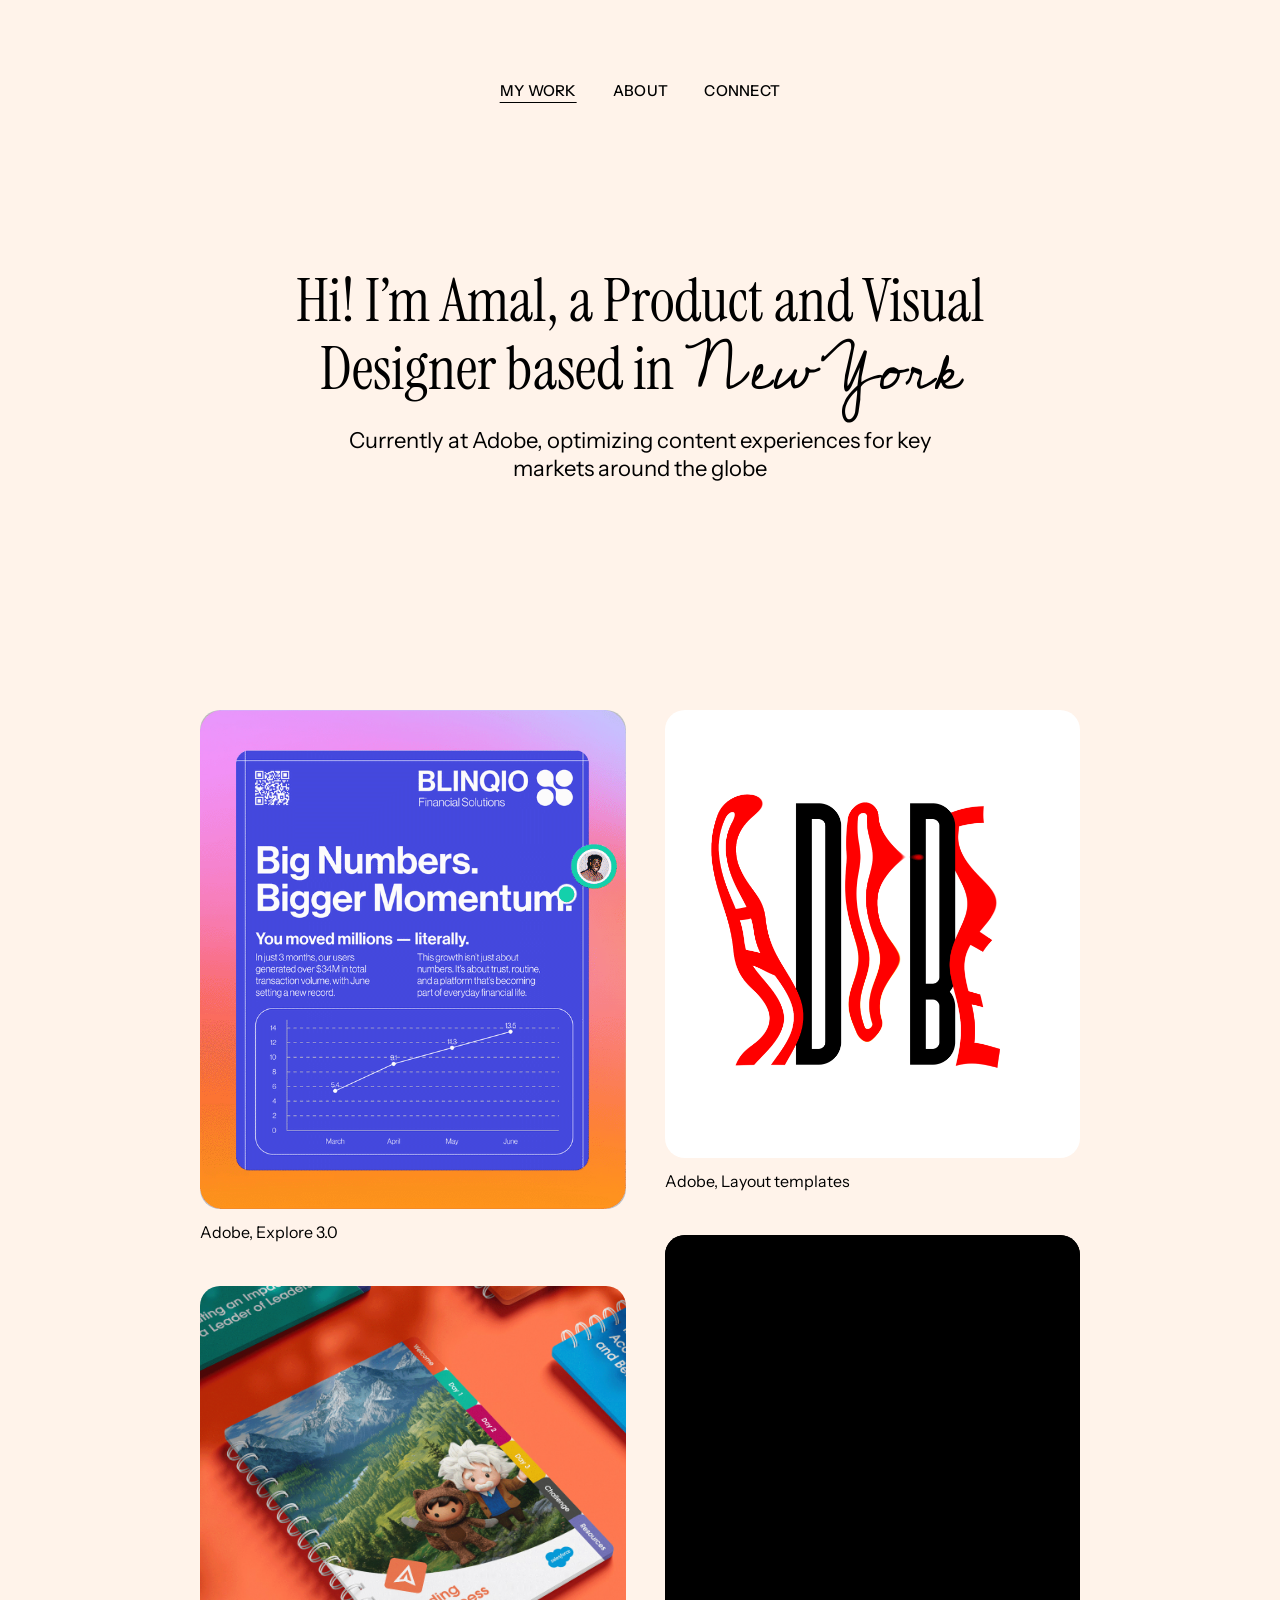
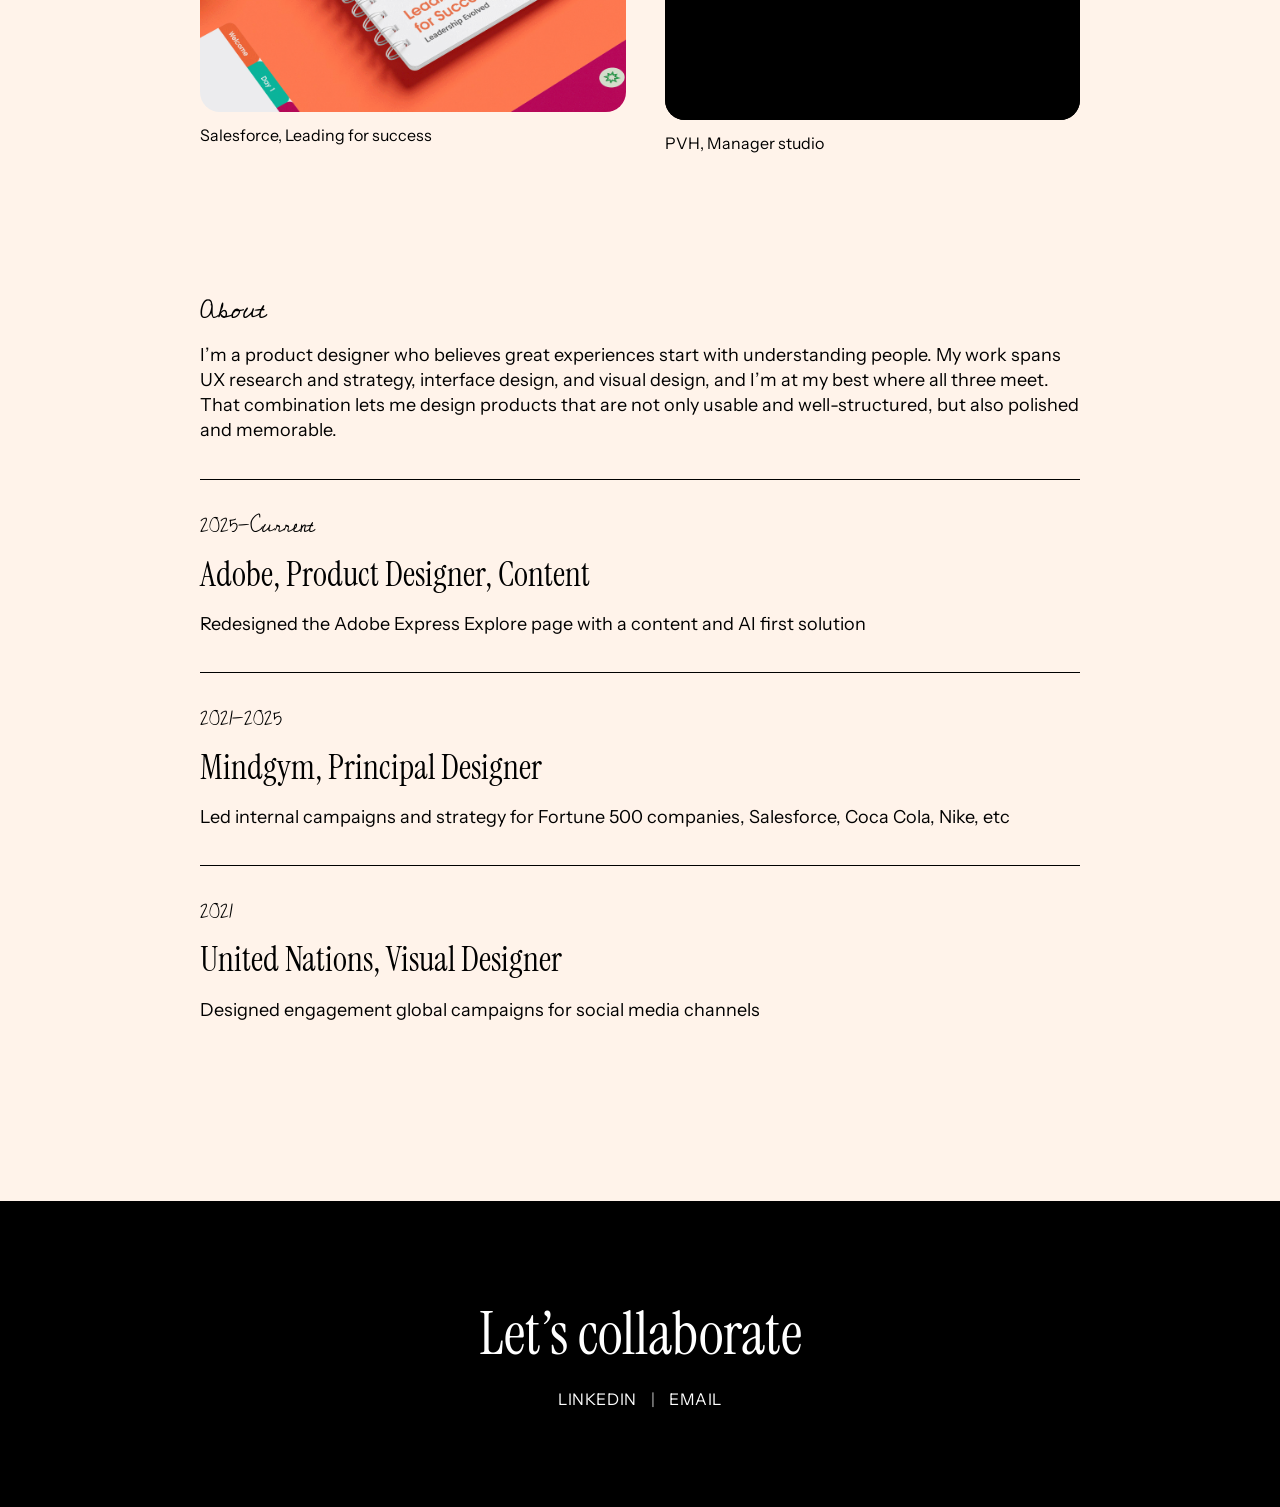
==== commit 744b435e: "Adjust New York word spacing in home hero Co-authored-by: Copilot App <223556219+Copilot@users.norep" ====
--- a/index.html
+++ b/index.html
@@ -9,7 +9,7 @@
   <link rel="preconnect" href="https://fonts.gstatic.com" crossorigin>
   <link href="https://fonts.googleapis.com/css2?family=Cedarville+Cursive&family=Instrument+Sans:wdth,wght@75..100,400..600&family=Instrument+Serif&display=swap" rel="stylesheet">
   <link rel="stylesheet" href="styles.css?v=3">
-  <link rel="stylesheet" href="home.css?v=2">
+  <link rel="stylesheet" href="home.css?v=4">
 </head>
 <body class="home">
   <a class="skip" href="#work">Skip to content</a>
--- a/home.css
+++ b/home.css
@@ -14,7 +14,7 @@
 /* Hero */
 .home .hero { width: min(880px, 100% - 40px); text-align: center; color: #000; padding-top: 100px; padding-bottom: 60px; min-height: calc(100svh - 190px); justify-content: center; align-items: center; }
 .home .hero h1 { font: 400 clamp(36px, 5.2vw, 60px)/1.13 var(--serif); text-wrap: balance; }
-.home .hero h1 .script { font-family: var(--script); word-spacing: -.55em; }
+.home .hero h1 .script { font-family: var(--script); word-spacing: -.4em; }
 .home .hero .sub { margin-top: 22px; max-width: 640px; font: 400 clamp(18px, 1.9vw, 22px)/1.25 var(--sans); text-wrap: pretty; }
 
 /* Cards + captions */
